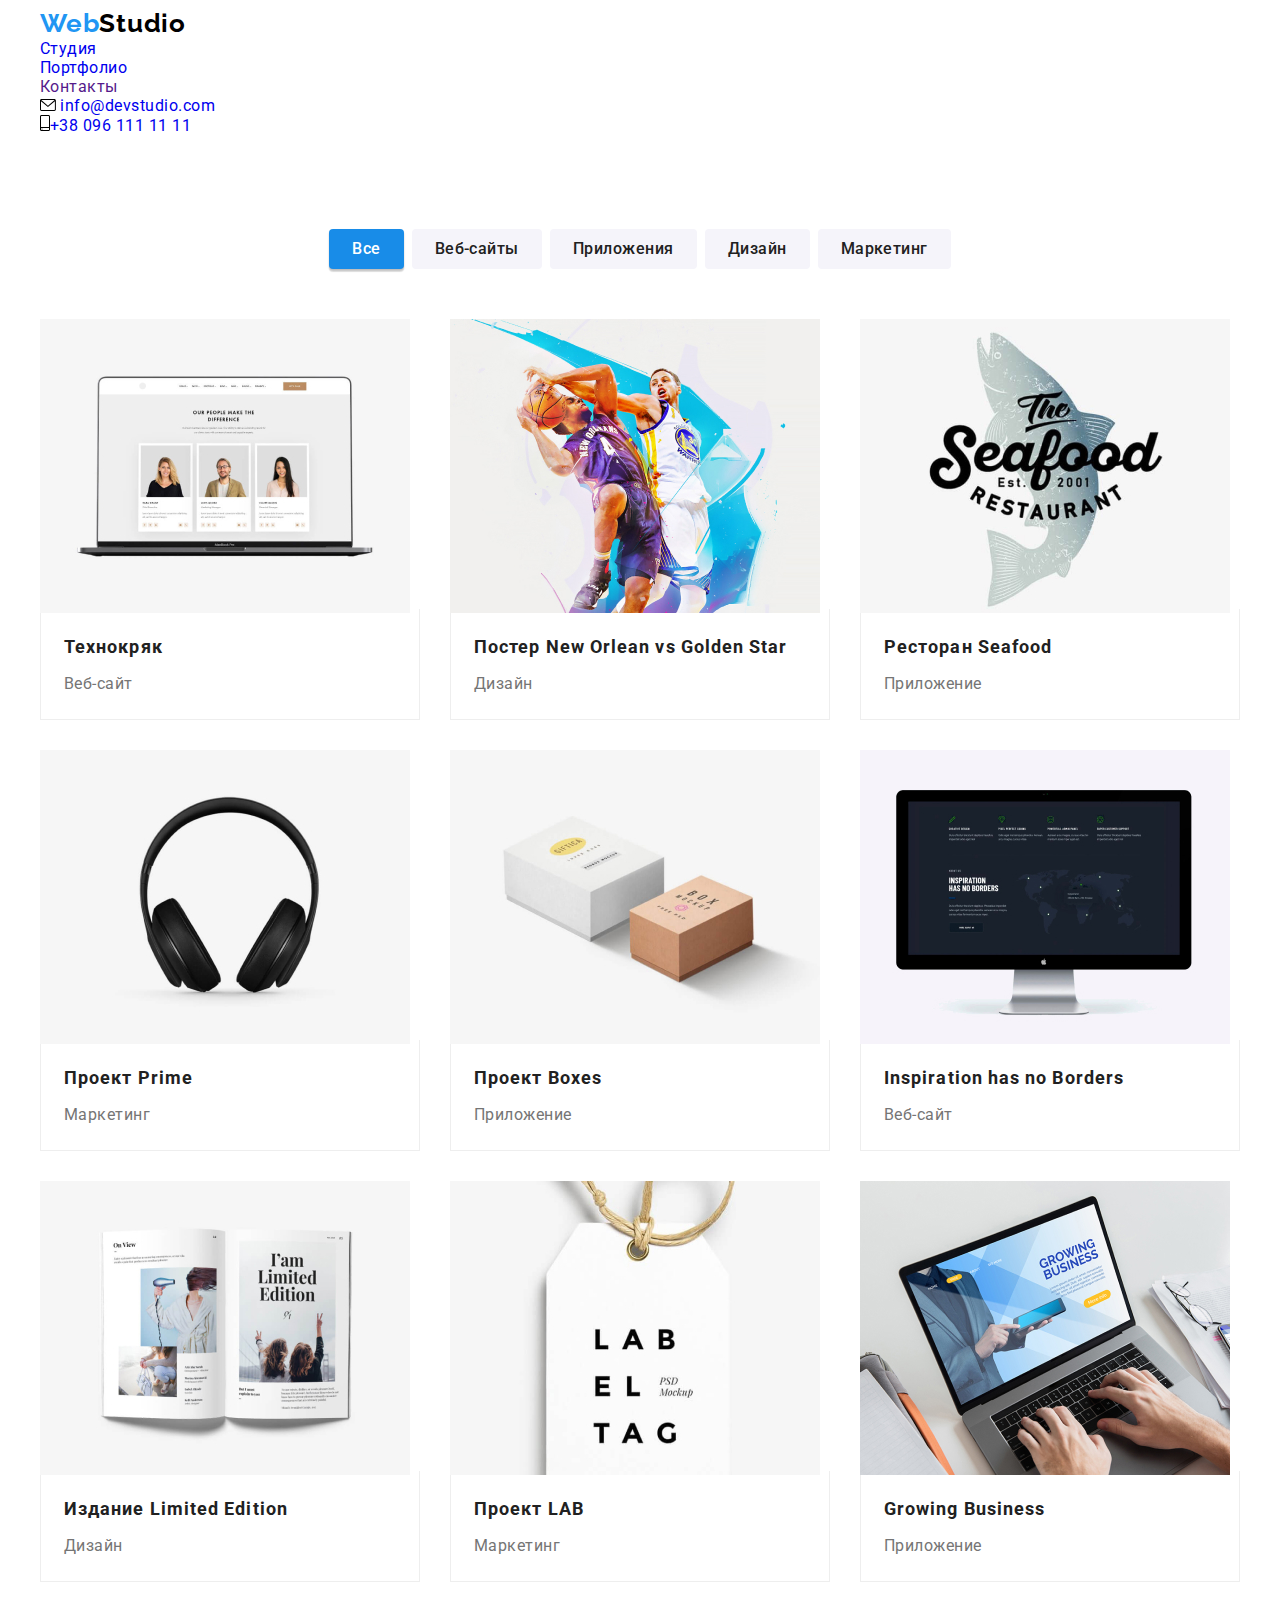
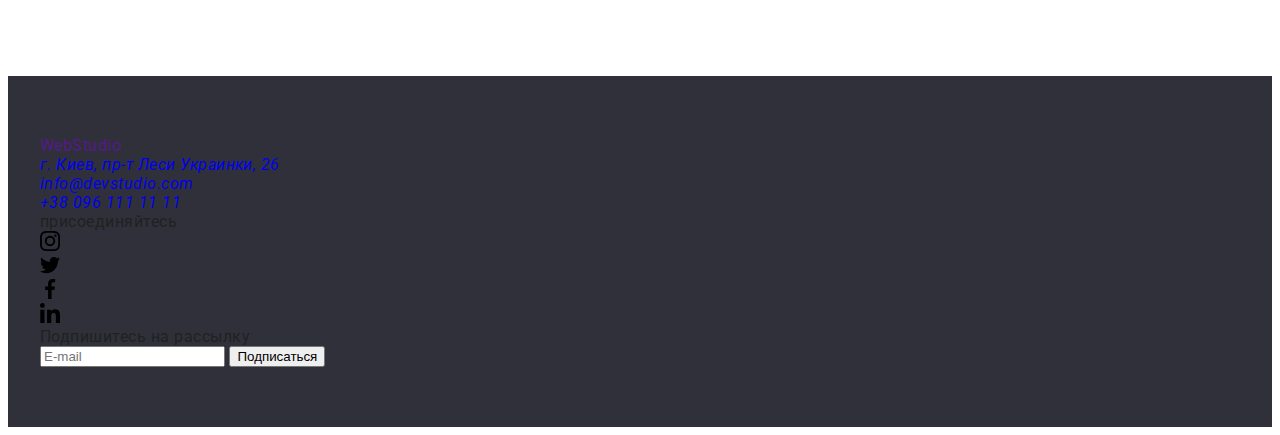
==== portfolio.html @ b5519cab "HW-7 sass not connected" ====
<!DOCTYPE html>
<html lang="en">
<head>
    <meta charset="UTF-8">
    <meta http-equiv="X-UA-Compatible" content="IE=edge">
    <meta name="viewport" content="width=device-width, initial-scale=1.0">
    <title>MyDocument</title>
    <link rel="stylesheet" href="https://cdnjs.cloudflare.com/ajax/libs/modern-normalize/1.1.0/modern-normalize.min.css"
        integrity="sha512-wpPYUAdjBVSE4KJnH1VR1HeZfpl1ub8YT/NKx4PuQ5NmX2tKuGu6U/JRp5y+Y8XG2tV+wKQpNHVUX03MfMFn9Q=="
        crossorigin="anonymous" referrerpolicy="no-referrer" />
    <link rel="preconnect" href="https://fonts.googleapis.com">
    <link rel="preconnect" href="https://fonts.gstatic.com" crossorigin>
    <link href="https://fonts.googleapis.com/css2?family=Raleway:wght@700&family=Roboto:wght@400;500;700;900&display=swap" rel="stylesheet">
    <link rel="stylesheet" href="./css/styles.css" />
    <link rel="stylesheet" href="./css/main.min.css" />
</head>
<body>
<header class="header">
    <div class="container">
        <nav class="nav">
            <a class="logo text" href="./index.html">Web<span class="logo--black">Studio</span>
            </a>
            <ul class="nav list">
                <li class="nav__item"><a class="nav__link text" href="./index.html">Студия</a></li>
                <li class="nav__item"><a class="nav__link text nav--cur" href="./portfolio.html">Портфолио</a></li>
                <li class="nav__item"><a class="nav__link text" href="">Контакты</a></li>
            </ul>
        </nav>
        <div class="header__connect">
            <ul class="nav list">
                <li class="nav__item"><a class="nav__contact text" href="mailto:info@devstudio.com">
                        <svg class="nav__icon" width="16" height="12">
                            <use href="./images/symbol-defs.svg#icon-envelope"></use>
                        </svg>
                        info@devstudio.com</a>
                </li>
                <li class="nav__item"><a class="nav__contact text" href="tel:+380961111111">
                        <svg class="nav__icon" width="10" height="16">
                            <use href="./images/symbol-defs.svg#icon-smartphone"></use>
                        </svg>+38 096 111 11 11</a></li>
            </ul>
        </div>
    </div>
</header>
    <main>
    <section class="portfolio">
        <div class="container">
    <h1 hidden>Портфолио</h1>
    <ul class="portfolio-btn-list list">
        <li class="portfolio-btn-item"><button class="portfolio-btn cur-btn" type="button">Все</button></li>
        <li class="portfolio-btn-item"><button class="portfolio-btn" type="button">Веб-сайты</button></li>
        <li class="portfolio-btn-item"><button class="portfolio-btn" type="button">Приложения</button></li>
        <li class="portfolio-btn-item"><button class="portfolio-btn" type="button">Дизайн</button></li>
        <li class="portfolio-btn-item"><button class="portfolio-btn" type="button">Маркетинг</button></li>
    </ul>

    <ul class="portfolio-list">
        <li class="portfolio-item list">
            <a class="portfolio-link text" href="">
                <div class="cards-thumb">
                <img src="./images/project1.jpg" alt="ноутбук с фото" width="370" height="294">
                <p class="cards-thumb-text">Ресурс предлагает комплексные предложения с разным уровнем функционала и сервисов. Все это позволит посетителю получить
                    исчерпывающие сведения о компании или частном лице.</p>
                </div>
                <div class="border-text">
                <h2 class="portfolio-title">Технокряк</h2>
                <p class="portfolio-text">Веб-сайт</p>
                </div>
            </a>
        </li>
        <li class="portfolio-item list">
            <a class="portfolio-link text" href="">
                <div class="cards-thumb">
                <img src="./images/project2.jpg" alt="постер" width="370" height="294">
                <p class="cards-thumb-text">Ресурс предлагает комплексные предложения с разным уровнем функционала и сервисов. Все это позволит посетителю получить
                    исчерпывающие сведения о компании или частном лице.</p>
                </div>
            <div class="border-text">
                <h2 class="portfolio-title">Постер New Orlean vs Golden Star</h2>
            <p class="portfolio-text">Дизайн</p>
            </div>
            </a>
        </li>
        <li class="portfolio-item list">
            <a class="portfolio-link text" href="">
                <div class="cards-thumb">
                <img src="./images/project3.jpg" alt="ресторан" width="370" height="294">
                <p class="cards-thumb-text">Ресурс предлагает комплексные предложения с разным уровнем функционала и сервисов. Все это позволит посетителю получить
                    исчерпывающие сведения о компании или частном лице.</p>
                </div>
            <div class="border-text">
                <h2 class="portfolio-title">Ресторан Seafood</h2>
            <p class="portfolio-text">Приложение</p>
            </div>
        </a>
        </li>
        <li class="portfolio-item list">
            <a class="portfolio-link text" href="">
                <div class="cards-thumb">
                <img src="./images/project4.jpg" alt="наушники" width="370" height="294">
                <p class="cards-thumb-text">Ресурс предлагает комплексные предложения с разным уровнем функционала и сервисов. Все это позволит посетителю получить
                    исчерпывающие сведения о компании или частном лице.</p>
                </div>
            <div class="border-text">
                <h2 class="portfolio-title">Проект Prime</h2>
            <p class="portfolio-text">Маркетинг</p>
            </div>
            </a>
        </li>
        <li class="portfolio-item list">
            <a class="portfolio-link text" href="">
                <div class="cards-thumb">
                <img src="./images/project5.jpg" alt="боксы" width="370" height="294">
                <p class="cards-thumb-text">Ресурс предлагает комплексные предложения с разным уровнем функционала и сервисов. Все это позволит посетителю получить
                    исчерпывающие сведения о компании или частном лице.</p>
                </div>
            <div class="border-text">
                <h2 class="portfolio-title">Проект Boxes</h2>
            <p class="portfolio-text">Приложение</p>
            </div>
            </a>
        </li>
        <li class="portfolio-item list">
            <a class="portfolio-link text" href="">
                <div class="cards-thumb">
                <img src="./images/project6.jpg" alt="манитор" width="370" height="294">
                <p class="cards-thumb-text">Ресурс предлагает комплексные предложения с разным уровнем функционала и сервисов. Все это позволит посетителю получить
                    исчерпывающие сведения о компании или частном лице.</p>
                </div>
            <div class="border-text">
                <h2 class="portfolio-title">Inspiration has no Borders</h2>
            <p class="portfolio-text">Веб-сайт</p>
            </div>
            </a>
        </li>
        <li class="portfolio-item list">
            <a class="portfolio-link text" href="">
                <div class="cards-thumb">
                <img src="./images/project7.jpg" alt="издание" width="370" height="294">
                <p class="cards-thumb-text">Ресурс предлагает комплексные предложения с разным уровнем функционала и сервисов. Все это позволит посетителю получить
                    исчерпывающие сведения о компании или частном лице.</p>
                </div>
            <div class="border-text">
                <h2 class="portfolio-title">Издание Limited Edition</h2>
            <p class="portfolio-text">Дизайн</p>
            </div>
            </a>
        </li>
        <li class="portfolio-item list">
            <a class="portfolio-link text" href="">
                <div class="cards-thumb">
                <img src="./images/project8.jpg" alt="проект ЛАБ" width="370" height="294">
                <p class="cards-thumb-text">Ресурс предлагает комплексные предложения с разным уровнем функционала и сервисов. Все это позволит посетителю получить
                    исчерпывающие сведения о компании или частном лице.</p>
                </div>
            <div class="border-text">
                <h2 class="portfolio-title">Проект LAB</h2>
            <p class="portfolio-text">Маркетинг</p>
            </div>
            </a>
        </li>
        <li class="portfolio-item list">
            <a class="portfolio-link text" href="">
                <div class="cards-thumb">
                <img src="./images/project9.jpg" alt="бизнес" width="370" height="294">
                <p class="cards-thumb-text">Ресурс предлагает комплексные предложения с разным уровнем функционала и сервисов. Все это позволит посетителю получить
                    исчерпывающие сведения о компании или частном лице.</p>
                </div>
            <div class="border-text">
                <h2 class="portfolio-title">Growing Business</h2>
                <p class="portfolio-text">Приложение</p>
            </div>
            </a>
        </li>
    </ul>
    </div>
  </section>
</main>
    <footer class="footer">
        <div class="container">
            <div class="flex-box">
                <div class="footer-adress-flex">
                    <a class="logo-footer text" href="">Web<span class="logo-white">Studio</span></a>
                    <address class="footer-address">
                        <ul class="footer-list list">
                            <li class="footer-item"><a class="footer-text text" href="https://goo.gl/maps/fxkEnHUCGzXbZ7778"
                                    target="_blank" rel="noreferrer noopener">г. Киев, пр-т Леси Украинки, 26 </a></li>
                            <li class="footer-item"><a class="footer-contact text" href="mailto:info@devstudio.com">
                                    info@devstudio.com</a></li>
                            <li class="footer-item"><a class="footer-contact text" href="tel:+380961111111">+38 096 111 11
                                    11</a></li>
                        </ul>
                    </address>
                </div>
                <div class="footer-soc-flex">
                    <p class="foter-soc-text">присоединяйтесь</p>
                    <ul class="footer-soc-list list">
                        <li class="footer-soc-item"><a href="" class="footer-soc-link">
                                <svg class="team-social-icon" width="20" height="20">
                                    <use href="./images/symbol-defs.svg#icon-instagram"></use>
                                </svg>
                            </a>
                        </li>
                        <li class="footer-soc-item"><a href="" class="footer-soc-link">
                                <svg class="team-social-icon" width="20" height="20">
                                    <use href="./images/symbol-defs.svg#icon-twitter"></use>
                                </svg>
                            </a>
                        </li>
                        <li class="footer-soc-item"><a href="" class="footer-soc-link">
                                <svg class="team-social-icon" width="20" height="20">
                                    <use href="./images/symbol-defs.svg#icon-facebook"></use>
                                </svg>
                            </a>
                        </li>
                        <li class="footer-soc-item"><a href="" class="footer-soc-link">
                                <svg class="team-social-icon" width="20" height="20">
                                    <use href="./images/symbol-defs.svg#icon-linkedin"></use>
                                </svg>
                            </a>
                        </li>
                    </ul>
                </div>
                <div class="footer-subscribe">
                    <p class="footer-subscribe-text">Подпишитесь на рассылку</p>
                    <form action="#" class="footer-form">
                        <label for="mail"></label>
                        <input type="mail" class="footer-input" name="mail" id="mail" placeholder="E-mail">
                        <button class="footer-subscribe-btn" type="submit">Подписаться</button>
                    </form>
                </div>
            </div>
        </div>
    </footer>
<script src="./js/modal.js"></script>
</body>
</html>
---- css/styles.css ----
/*------------------HEADER---------------*/




/*---------------MAIN------------------*/

.hero {
    display: flex;
    max-width: 1600px;
    min-height: 600px;
    margin-left: auto;
    margin-right: auto;
    padding-top: 200px;
    padding-bottom: 200px;

    text-align: center;

    background-color: var(--background-color-hero);
    background-repeat: no-repeat;
    background-position: center;
    background-size: cover;
    background-image: 
        linear-gradient(rgba(47, 48, 58, 0.4), 
        rgba(47, 48, 58, 0.4)), 
        url(../images/hero.jpg);
    
    
}

.hero__title {
    font-weight: 900;
    font-size: 44px;
    line-height: 1.36;
    text-align: center;
    letter-spacing: 0.06em;
    text-transform: uppercase;;
    
    color: var(--third-text-color);
    
    margin-bottom: 30px;
    margin-left: auto;
    margin-right: auto;
    max-width: 696px;

}

.hero__btn {
    font-weight: 700;
    font-size: 16px;
    line-height: 1.88;
    display: flex;
    align-items: center;
    text-align: center;
    letter-spacing: 0.06em;
    color:var(--third-text-color);
    background-color: #188ce8;
    cursor: pointer;

    display: inline-block;
    min-width: 200px;
    border-radius: 4px;
    border: 1px solid transparent;
    padding: 10px 32px;

    transition: background-color 250ms cubic-bezier(0.4, 0, 0.2, 1),
                color 250ms cubic-bezier(0.4, 0, 0.2, 1);  
}

.hero__btn:hover,
.hero__btn:focus {
    color: #188ce8;
    background-color: var(--background-color-general) ;
}


/*----------------основное--------------*/

.basic {
    padding-top: 94px;
    padding-bottom: 94px;
}
.basic__list {
    display: flex;
}

.basic__item {
    display: inline-block;
    width: 270px;
    
}
.basic__item:not(:last-child) {
    margin-right: 30px;
}
.basic__icon {
    height: 120px;
    margin-bottom: 30px;
    border-radius: 4px;
    background-color: #F5F4FA;
    display: flex;
    align-items: center;
    justify-content: center;

}
.basic__title {
    font-weight: 700;
    font-size: 14px;
    line-height: 1.14;
    letter-spacing: 0.03em;
    text-transform: uppercase;
    color:var(--first-text-color);
    margin-bottom: 10px;
}

.basic__text {
    font-weight: 400;
    font-size: 14px;
    line-height: 1.71;
    letter-spacing: 0.03em;
    color:var(--second-text-color);
}


/*-----------------чем занимаемся----------------*/
.Pictures {
    padding-bottom: 94px;
}

.Pictures__title {
    font-weight: 700;
    font-size: 36px;
    line-height: 42px;
    text-align: center;
    letter-spacing: 0.03em;
    color: var(--first-text-color);
    margin-bottom: 50px;
}

.Pictures__list {
    display: flex;
    
}

.Pictures__item:not(:last-child) {
    margin-right: 30px;
}

.Pictures__thumb {
    position: relative;
        width: 370px;
        height: 294px;
        
}
.Pictures__thumb::before {
    content: "";
    position: absolute;

    display: inline-block;
    bottom: 0px;
    width: 100%;
    height: 70px;
    background-color: rgba(47, 48, 58, 0.8);
}

.Pictures__img {
    display: block;
    max-width: 100%;
    height: auto;
}

.Pictures__text {
    position: absolute;
    
    width: 100%;
    padding: 27px 0px;
    bottom: 0;
    left: 0;

    font-weight: 700; 
    font-size: 14px;
    line-height: 1.14;
    text-align: center;
    letter-spacing: 0.03em;
    text-transform: uppercase;
    
    color: var(--third-text-color);
}

/*------------------наша команда----------------*/
.team {
    background-color: var(--background-color-team);
    padding-top: 94px;
    padding-bottom: 94px;
}

.team__title {
    font-weight: 700;
    font-size: 36px;
    line-height: 42px;
    text-align: center;
    letter-spacing: 0.03em;
    color: var(--first-text-color);
    margin-bottom: 50px;
}

.team__list {
    display: flex;
}

.team__item {
    max-width: 270px;
    max-height: 428px;
    flex-basis: calc(100% / 4 - 30px);
    
    background-color: var(--background-color-general);
    box-shadow: 
    0px 1px 3px rgba(0, 0, 0, 0.12), 
    0px 1px 1px rgba(0, 0, 0, 0.14), 
    0px 2px 1px rgba(0, 0, 0, 0.2);
    border-radius: 0px 0px 4px 4px;
}
.team__item:not(:last-child) {
    margin-right: 30px;
}
.team__img {
display: block;
max-width: 100%;
}
.team-box {
    padding-top: 30px;
    padding-bottom: 30px;
    padding-right: 32px;
    padding-left: 32px;
}
.team-box__subtitle {
    font-weight: 500;
    font-size: 16px;
    line-height: 1.19;
    text-align: center;
    letter-spacing: 0.03em;
    color:var(--first-text-color);
    margin-bottom: 10px;

}

.team-box__text {
    box-sizing: border-box;
    font-weight: 400;
    font-size: 16px;
    line-height: 1.19;
    text-align: center;
    letter-spacing: 0.03em;
    color: var(--second-text-color);
    margin-bottom: 16px;

}
.team-soc {
    display: flex;

    list-style: none;
    justify-content: center;
    align-items: center;
}
.team-soc__item {
    width: 44px;
    height: 44px;
    margin-right: 10px;
}
.team-soc__item:last-child {
    margin-right: 0;
}
.team-soc__link {
width: 100%;
height: 100%;
border-radius: 50%;
display: flex;
align-items: center;
justify-content: center;
color: #afb1b8;

transition: background-color 250ms cubic-bezier(0.4, 0, 0.2, 1),
        color 250ms cubic-bezier(0.4, 0, 0.2, 1);

}
.team-soc__link:hover,
.team-soc__link:focus {
color: #ffffff;
background-color: var(--accent-color);
}
.team-soc__icon {
    fill: currentColor;     
}
/*-----------------ПОСТОЯННЫЕ КЛИЕНТЫ---------------*/
.section-clients {
    padding-top: 94px;
    padding-bottom: 94px;
}

.client-title {
    margin-bottom: 50px;

    font-weight: 700;
    font-size: 36px;
    line-height: 1.17;
    text-align: center;

    color: var(--first-text-color);
}

.client-list {
    display: flex;
    padding: 0;
    margin: 0;


}


.client-item:not(:last-child) {
    margin-right: 30px;
}

.client-link {
    display: flex;
    justify-content: center;
    align-items: center;
    width: 170px;
    height: 90px;
    border: 1px solid #afb1b8;
    outline: transparent;
    border-radius: 4px;
    color: #afb1b8;

    transition: background-color 250ms cubic-bezier(0.4, 0, 0.2, 1),
        color 250ms cubic-bezier(0.4, 0, 0.2, 1);


}

.client-link:hover,
.client-link:focus {
    color: var(--accent-color);
    border-color: var(--accent-color);
}

.client-icon {
    fill: currentColor;
}


/*---------------FOOTER-------------*/
.footer {
    padding-top: 60px;
    padding-bottom: 60px;

    background-color: var(--background-color-hero);
}
.footer__box {
    display: flex;
    margin: 0;
    padding: 0;
    align-items: baseline;
}
.footer__item {
    margin-top: 9px;
}
.footer__text {
        font-family: 'Roboto';
        font-style: normal;
        font-weight: 400;
        font-size: 14px;
        line-height: 1.71px;    
        letter-spacing: 0.03em;
        color: var(--third-text-color);

        display: inline-block;
        transition: color 250ms cubic-bezier(0.4, 0, 0.2, 1);
}

.footer__text--color {
        color: rgba(255, 255, 255, 0.6);
}

.footer__text:hover,
.footer__text:focus {
    color: var(--accent-color);
}
.footer-soc {
    margin-left: 70px;
    margin-right: 93px;
}
.foter-soc__text {
    font-weight: 700;
    font-size: 14px;
    line-height: 1.14;
    text-transform: uppercase;
    color: var(--third-text-color);

    margin-bottom: 20px;
}
.footer-soc__list {
    display: flex;
    padding: 0;
    margin-top: 0;
    justify-content: space-between;
    align-items: center
}
.footer-soc__item {
    width: 44px;
    height: 44px;
    margin-right: 10px;
    
}
.footer-soc__link {
    width: 100%;
    height: 100%;
    display: flex;
    border-radius: 50%;
    color: #afb1b8;
    background-color: rgba(255, 255, 255, 0.1);
    align-items: center;
    justify-content: center;
    color: var(--third-text-color);

    transition: background-color 250ms cubic-bezier(0.4, 0, 0.2, 1),
}
.footer-soc__link:hover,
.footer-soc__link:focus {
    background-color: var(--accent-color);
}
.footer-soc__icon {
    fill: currentColor;
}

.footer__input {
        width: 358px;
        height: 50px;
        padding-left: 16px;
        margin-right: 12px;
        
        color: #ffffff;
        background-color: transparent;
    
        border: 1px solid rgba(255, 255, 255, 0.3);
        border-radius: 4px;
}
.footer__input::placeholder {
    font-weight: 400;
    font-size: 16px;
    line-height: 1.25;

    align-items: center;
    letter-spacing: 0.03em;
    color: rgba(255, 255, 255, 0.6);
}

.footer__input:focus {
    border: 1px solid var(--accent-color);
}
.footer__btn {
    font-family: 'Roboto';
    font-style: normal;
    font-weight: 700;
    font-size: 16px;
    line-height: 1.88;
        
    display: inline-flex;
    align-items: center;
    text-align: center;
    letter-spacing: 0.06em;
    
    color: var(--third-text-color);
    text-decoration: none;
    
    min-width: 200px;
    background:var(--accent-color);
    box-shadow: 0px 4px 4px rgba(0, 0, 0, 0.15);
    border-radius: 4px;
    border: var(--accent-color);
        
    padding: 10px 28px 10px 29px;
    cursor: pointer;

}
.footer__btn::after {
    content: "";
    width: 24px;
    height: 24px;
    margin-left: 10px;
    
    background-image: url(../images/icon\ send.png);
    background-size: contain;
}


/*---------------------ПОРТФОЛИО----------------*/
/*----------------------------------------------*/
.portfolio {
    padding-top: 94px;
    padding-bottom: 94px;
}

.portfolio-btn {
    font-family: "Roboto", sans-serif;
    font-weight: 500;
    font-size: 16px;
    line-height: 1.63;
    letter-spacing: 0.03em;
    background-color: var(--background-color-team);
    color: var(--first-text-color);
    cursor: pointer;

    display: inline-block;
    padding: 6px 22px;
    min-width: 73px;
    border-radius: 4px;
    border: 1px solid transparent;

    transition: background-color 250ms cubic-bezier(0.4, 0, 0.2, 1),
            color 250ms cubic-bezier(0.4, 0, 0.2, 1);
            box-shadow 250ms cubic-bezier(0.4, 0, 0.2, 1);
    
}
.cur-btn,
.portfolio-btn:hover,
.portfolio-btn:focus {
    background-color: #188ce8;
    color: var(--third-text-color);
    box-shadow: 0px 3px 1px rgba(0, 0, 0, 0.1), 0px 1px 2px rgba(0, 0, 0, 0.08),
            0px 2px 2px rgba(0, 0, 0, 0.12);
}

.portfolio-btn-list {
    display: flex;
    justify-content: center;
    margin-bottom: 50px;
}
.portfolio-btn-item:not(:last-child) {
    margin-right: 8px;
}
.portfolio-list {
    display: flex;
    flex-wrap: wrap;
    margin: -15px;
}

.portfolio-item {
    margin: 15px;
    width: 370px;
    flex-basis: calc(100% / 3 - 30px);
}
.portfolio-link {
    overflow: hidden;
    display: block;
    transition: box-shadow 250ms cubic-bezier(0.4, 0, 0.2, 1);
}
.portfolio-link:hover,
.portfolio-link:focus {
background-color: #FFFFFF;
    border: 1px solid #EEEEEE;
    box-shadow: 0px 1px 1px rgba(0, 0, 0, 0.12), 
    0px 4px 4px rgba(0, 0, 0, 0.06), 
    1px 4px 6px rgba(0, 0, 0, 0.16);
    
}
.portfolio-title {
    font-weight: 700;
    font-size: 18px;
    line-height: 2;
    letter-spacing: 0.06em;
    color: var(--first-text-color);
    margin-bottom: 4px;

}

.portfolio-text {
    font-weight: 400;
    font-size: 16px;
    line-height: 1.88;
    letter-spacing: 0.03em;
    color: var(--second-text-color);
}
.border-text {
    margin-top: -4px;
    padding: 20px 23px;
    border-right: 1px solid #eeeeee;
    border-left: 1px solid #eeeeee;
    border-bottom: 1px solid #eeeeee;
    box-sizing: border-box;
}
.cards-thumb {
    position: relative;
    width: 370px;
    height: 294px;

}

.cards-thumb-text {
    position: absolute;
    width: 100%;
    height: 100%;
    bottom: 0;
    left: 0;

    opacity: 0;

    padding: 63px 24px;

    font-family: 'Roboto';
    font-style: normal;
    font-weight: 400;
    font-size: 18px;
    line-height: 1.56;
    letter-spacing: 0.03em;
    
    color: var(--third-text-color);
    background: rgba(33, 150, 243, 0.9);
    transform: translateY(100%);
    
    transition: transform 250ms cubic-bezier(0.4, 0, 0.2, 1),
    opacity 250ms cubic-bezier(0.4, 0, 0.2, 1);
}

.portfolio-link:hover .cards-thumb-text {
    transform: translateY(0);
    opacity: 1;   
}

/*-------------------------МОДАЛЬНОЕ ОКНО--------------------*/
---- css/main.min.css ----
:root{--first-text-color: #212121;--second-text-color: #757575;--third-text-color: #ffffff;--accent-color: #2196F3;--background-color-general: #FFFFFF;--background-color-hero: #2f303a;--background-color-team: #f5f4fa}.container{width:1200px;margin:0 auto;padding-right:15px;padding-left:15px}body{font-family:"Roboto",sans-serif;color:var(--first-text-color);background-color:var(--background-color-general);letter-spacing:.03em}.text{text-decoration:none}.list{list-style:none}p,h1,h2,h3,h4,h5,h6,ul{margin:0;padding:0}.visually-hidden{position:absolute;width:1px;height:1px;margin:-1px;padding:0;overflow:hidden;border:0;clip:rect(0 0 0 0)}.logo{font-family:"Raleway";font-weight:700;font-size:26px;line-height:1.19;letter-spacing:.03em;color:var(--accent-color);align-items:center;text-align:center}.header__logo{padding-top:24px;padding-bottom:25px;margin-right:93px}.footer__logo{display:inline-block;margin-bottom:20px}.logo--black{color:#000}.logo--white{color:var(--third-text-color)}.logo{font-family:"Raleway";font-weight:700;font-size:26px;line-height:1.19;letter-spacing:.03em;color:var(--accent-color);align-items:center;text-align:center}.header__logo{padding-top:24px;padding-bottom:25px;margin-right:93px}.footer__logo{display:inline-block;margin-bottom:20px}.logo--black{color:#000}.logo--white{color:var(--third-text-color)}/*# sourceMappingURL=main.min.css.map */
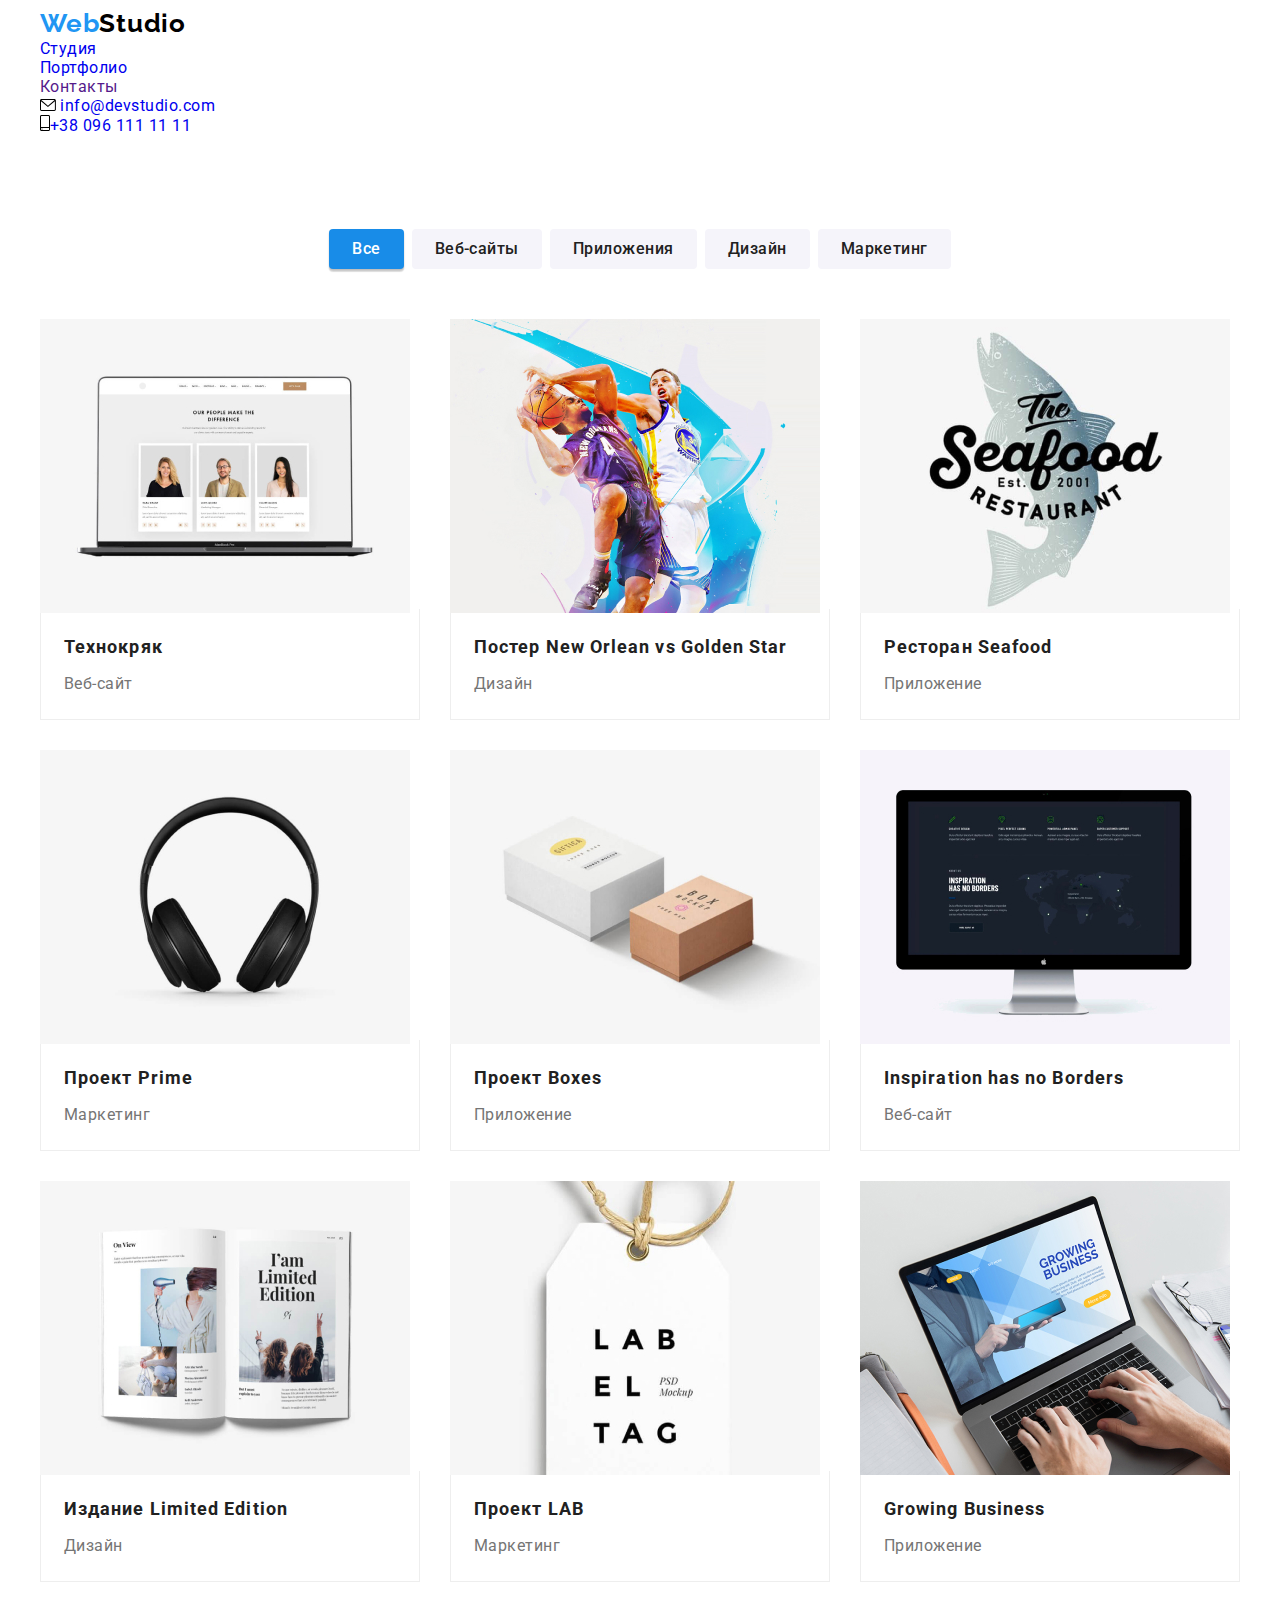
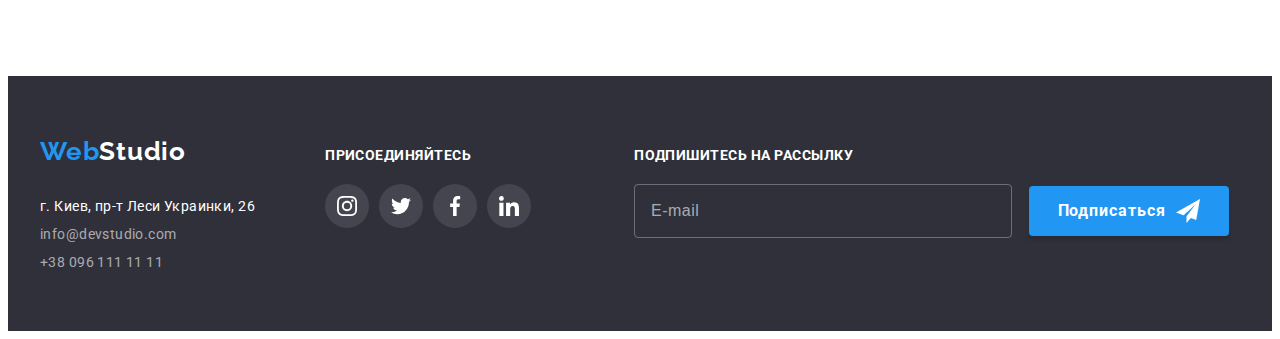
==== commit d133417d: "HW-7 sass not connecting" ====
--- a/portfolio.html
+++ b/portfolio.html
@@ -46,129 +46,129 @@
     <section class="portfolio">
         <div class="container">
     <h1 hidden>Портфолио</h1>
-    <ul class="portfolio-btn-list list">
-        <li class="portfolio-btn-item"><button class="portfolio-btn cur-btn" type="button">Все</button></li>
-        <li class="portfolio-btn-item"><button class="portfolio-btn" type="button">Веб-сайты</button></li>
-        <li class="portfolio-btn-item"><button class="portfolio-btn" type="button">Приложения</button></li>
-        <li class="portfolio-btn-item"><button class="portfolio-btn" type="button">Дизайн</button></li>
-        <li class="portfolio-btn-item"><button class="portfolio-btn" type="button">Маркетинг</button></li>
+    <ul class="portfolio-btn list">
+        <li class="portfolio-btn__item"><button class="portfolio-btn__button portfolio-btn__button--cur" type="button">Все</button></li>
+        <li class="portfolio-btn__item"><button class="portfolio-btn__button" type="button">Веб-сайты</button></li>
+        <li class="portfolio-btn__item"><button class="portfolio-btn__button" type="button">Приложения</button></li>
+        <li class="portfolio-btn__item"><button class="portfolio-btn__button" type="button">Дизайн</button></li>
+        <li class="portfolio-btn__item"><button class="portfolio-btn__button" type="button">Маркетинг</button></li>
     </ul>
 
-    <ul class="portfolio-list">
-        <li class="portfolio-item list">
-            <a class="portfolio-link text" href="">
+    <ul class="portfolio__list list">
+        <li class="portfolio__item">
+            <a class="portfolio__link text" href="">
                 <div class="cards-thumb">
                 <img src="./images/project1.jpg" alt="ноутбук с фото" width="370" height="294">
-                <p class="cards-thumb-text">Ресурс предлагает комплексные предложения с разным уровнем функционала и сервисов. Все это позволит посетителю получить
-                    исчерпывающие сведения о компании или частном лице.</p>
-                </div>
-                <div class="border-text">
-                <h2 class="portfolio-title">Технокряк</h2>
-                <p class="portfolio-text">Веб-сайт</p>
-                </div>
-            </a>
-        </li>
-        <li class="portfolio-item list">
-            <a class="portfolio-link text" href="">
+                <p class="cards-thumb__text">Ресурс предлагает комплексные предложения с разным уровнем функционала и сервисов. Все это позволит посетителю получить
+                    исчерпывающие сведения о компании или частном лице.</p>
+                </div>
+                <div class="cards-thumb__border">
+                <h2 class="portfolio__title">Технокряк</h2>
+                <p class="portfolio__text">Веб-сайт</p>
+                </div>
+            </a>
+        </li>
+        <li class="portfolio__item">
+            <a class="portfolio__link text" href="">
                 <div class="cards-thumb">
                 <img src="./images/project2.jpg" alt="постер" width="370" height="294">
-                <p class="cards-thumb-text">Ресурс предлагает комплексные предложения с разным уровнем функционала и сервисов. Все это позволит посетителю получить
-                    исчерпывающие сведения о компании или частном лице.</p>
-                </div>
-            <div class="border-text">
-                <h2 class="portfolio-title">Постер New Orlean vs Golden Star</h2>
-            <p class="portfolio-text">Дизайн</p>
-            </div>
-            </a>
-        </li>
-        <li class="portfolio-item list">
-            <a class="portfolio-link text" href="">
+                <p class="cards-thumb__text">Ресурс предлагает комплексные предложения с разным уровнем функционала и сервисов. Все это позволит посетителю получить
+                    исчерпывающие сведения о компании или частном лице.</p>
+                </div>
+            <div class="cards-thumb__border">
+                <h2 class="portfolio__title">Постер New Orlean vs Golden Star</h2>
+            <p class="portfolio__text">Дизайн</p>
+            </div>
+            </a>
+        </li>
+        <li class="portfolio__item">
+            <a class="portfolio__link text" href="">
                 <div class="cards-thumb">
                 <img src="./images/project3.jpg" alt="ресторан" width="370" height="294">
-                <p class="cards-thumb-text">Ресурс предлагает комплексные предложения с разным уровнем функционала и сервисов. Все это позволит посетителю получить
-                    исчерпывающие сведения о компании или частном лице.</p>
-                </div>
-            <div class="border-text">
-                <h2 class="portfolio-title">Ресторан Seafood</h2>
-            <p class="portfolio-text">Приложение</p>
+                <p class="cards-thumb__text">Ресурс предлагает комплексные предложения с разным уровнем функционала и сервисов. Все это позволит посетителю получить
+                    исчерпывающие сведения о компании или частном лице.</p>
+                </div>
+            <div class="cards-thumb__border">
+                <h2 class="portfolio__title">Ресторан Seafood</h2>
+            <p class="portfolio__text">Приложение</p>
             </div>
         </a>
         </li>
-        <li class="portfolio-item list">
-            <a class="portfolio-link text" href="">
+        <li class="portfolio__item">
+            <a class="portfolio__link text" href="">
                 <div class="cards-thumb">
                 <img src="./images/project4.jpg" alt="наушники" width="370" height="294">
-                <p class="cards-thumb-text">Ресурс предлагает комплексные предложения с разным уровнем функционала и сервисов. Все это позволит посетителю получить
-                    исчерпывающие сведения о компании или частном лице.</p>
-                </div>
-            <div class="border-text">
-                <h2 class="portfolio-title">Проект Prime</h2>
-            <p class="portfolio-text">Маркетинг</p>
-            </div>
-            </a>
-        </li>
-        <li class="portfolio-item list">
-            <a class="portfolio-link text" href="">
+                <p class="cards-thumb__text">Ресурс предлагает комплексные предложения с разным уровнем функционала и сервисов. Все это позволит посетителю получить
+                    исчерпывающие сведения о компании или частном лице.</p>
+                </div>
+            <div class="cards-thumb__border">
+                <h2 class="portfolio__title">Проект Prime</h2>
+            <p class="portfolio__text">Маркетинг</p>
+            </div>
+            </a>
+        </li>
+        <li class="portfolio__item">
+            <a class="portfolio__link text" href="">
                 <div class="cards-thumb">
                 <img src="./images/project5.jpg" alt="боксы" width="370" height="294">
-                <p class="cards-thumb-text">Ресурс предлагает комплексные предложения с разным уровнем функционала и сервисов. Все это позволит посетителю получить
-                    исчерпывающие сведения о компании или частном лице.</p>
-                </div>
-            <div class="border-text">
-                <h2 class="portfolio-title">Проект Boxes</h2>
-            <p class="portfolio-text">Приложение</p>
-            </div>
-            </a>
-        </li>
-        <li class="portfolio-item list">
-            <a class="portfolio-link text" href="">
+                <p class="cards-thumb__text">Ресурс предлагает комплексные предложения с разным уровнем функционала и сервисов. Все это позволит посетителю получить
+                    исчерпывающие сведения о компании или частном лице.</p>
+                </div>
+            <div class="cards-thumb__border">
+                <h2 class="portfolio__title">Проект Boxes</h2>
+            <p class="portfolio__text">Приложение</p>
+            </div>
+            </a>
+        </li>
+        <li class="portfolio__item">
+            <a class="portfolio__link text" href="">
                 <div class="cards-thumb">
                 <img src="./images/project6.jpg" alt="манитор" width="370" height="294">
-                <p class="cards-thumb-text">Ресурс предлагает комплексные предложения с разным уровнем функционала и сервисов. Все это позволит посетителю получить
-                    исчерпывающие сведения о компании или частном лице.</p>
-                </div>
-            <div class="border-text">
-                <h2 class="portfolio-title">Inspiration has no Borders</h2>
-            <p class="portfolio-text">Веб-сайт</p>
-            </div>
-            </a>
-        </li>
-        <li class="portfolio-item list">
-            <a class="portfolio-link text" href="">
+                <p class="cards-thumb__text">Ресурс предлагает комплексные предложения с разным уровнем функционала и сервисов. Все это позволит посетителю получить
+                    исчерпывающие сведения о компании или частном лице.</p>
+                </div>
+            <div class="cards-thumb__border">
+                <h2 class="portfolio__title">Inspiration has no Borders</h2>
+            <p class="portfolio__text">Веб-сайт</p>
+            </div>
+            </a>
+        </li>
+        <li class="portfolio__item">
+            <a class="portfolio__link text" href="">
                 <div class="cards-thumb">
                 <img src="./images/project7.jpg" alt="издание" width="370" height="294">
-                <p class="cards-thumb-text">Ресурс предлагает комплексные предложения с разным уровнем функционала и сервисов. Все это позволит посетителю получить
-                    исчерпывающие сведения о компании или частном лице.</p>
-                </div>
-            <div class="border-text">
-                <h2 class="portfolio-title">Издание Limited Edition</h2>
-            <p class="portfolio-text">Дизайн</p>
-            </div>
-            </a>
-        </li>
-        <li class="portfolio-item list">
-            <a class="portfolio-link text" href="">
+                <p class="cards-thumb__text">Ресурс предлагает комплексные предложения с разным уровнем функционала и сервисов. Все это позволит посетителю получить
+                    исчерпывающие сведения о компании или частном лице.</p>
+                </div>
+            <div class="cards-thumb__border">
+                <h2 class="portfolio__title">Издание Limited Edition</h2>
+            <p class="portfolio__text">Дизайн</p>
+            </div>
+            </a>
+        </li>
+        <li class="portfolio__item">
+            <a class="portfolio__link text" href="">
                 <div class="cards-thumb">
                 <img src="./images/project8.jpg" alt="проект ЛАБ" width="370" height="294">
-                <p class="cards-thumb-text">Ресурс предлагает комплексные предложения с разным уровнем функционала и сервисов. Все это позволит посетителю получить
-                    исчерпывающие сведения о компании или частном лице.</p>
-                </div>
-            <div class="border-text">
-                <h2 class="portfolio-title">Проект LAB</h2>
-            <p class="portfolio-text">Маркетинг</p>
-            </div>
-            </a>
-        </li>
-        <li class="portfolio-item list">
-            <a class="portfolio-link text" href="">
+                <p class="cards-thumb__text">Ресурс предлагает комплексные предложения с разным уровнем функционала и сервисов. Все это позволит посетителю получить
+                    исчерпывающие сведения о компании или частном лице.</p>
+                </div>
+            <div class="cards-thumb__border">
+                <h2 class="portfolio__title">Проект LAB</h2>
+            <p class="portfolio__text">Маркетинг</p>
+            </div>
+            </a>
+        </li>
+        <li class="portfolio__item">
+            <a class="portfolio__link text" href="">
                 <div class="cards-thumb">
                 <img src="./images/project9.jpg" alt="бизнес" width="370" height="294">
-                <p class="cards-thumb-text">Ресурс предлагает комплексные предложения с разным уровнем функционала и сервисов. Все это позволит посетителю получить
-                    исчерпывающие сведения о компании или частном лице.</p>
-                </div>
-            <div class="border-text">
-                <h2 class="portfolio-title">Growing Business</h2>
-                <p class="portfolio-text">Приложение</p>
+                <p class="cards-thumb__text">Ресурс предлагает комплексные предложения с разным уровнем функционала и сервисов. Все это позволит посетителю получить
+                    исчерпывающие сведения о компании или частном лице.</p>
+                </div>
+            <div class="cards-thumb__border">
+                <h2 class="portfolio__title">Growing Business</h2>
+                <p class="portfolio__text">Приложение</p>
             </div>
             </a>
         </li>
@@ -178,55 +178,56 @@
 </main>
     <footer class="footer">
         <div class="container">
-            <div class="flex-box">
-                <div class="footer-adress-flex">
-                    <a class="logo-footer text" href="">Web<span class="logo-white">Studio</span></a>
-                    <address class="footer-address">
-                        <ul class="footer-list list">
-                            <li class="footer-item"><a class="footer-text text" href="https://goo.gl/maps/fxkEnHUCGzXbZ7778"
-                                    target="_blank" rel="noreferrer noopener">г. Киев, пр-т Леси Украинки, 26 </a></li>
-                            <li class="footer-item"><a class="footer-contact text" href="mailto:info@devstudio.com">
-                                    info@devstudio.com</a></li>
-                            <li class="footer-item"><a class="footer-contact text" href="tel:+380961111111">+38 096 111 11
-                                    11</a></li>
+            <div class="footer__box">
+                <div>
+                    <a class="logo footer__logo text" href="">Web<span class="logo--white">Studio</span></a>
+                    <address>
+                        <ul class="list">
+                            <li class="footer__item"><a class="footer__text text"
+                                    href="https://goo.gl/maps/fxkEnHUCGzXbZ7778" target="_blank"
+                                    rel="noreferrer noopener">г. Киев, пр-т Леси Украинки, 26 </a></li>
+                            <li class="footer__item"><a class="footer__text footer__text--color text"
+                                    href="mailto:info@devstudio.com"> info@devstudio.com</a></li>
+                            <li class="footer__item"><a class="footer__text footer__text--color text"
+                                    href="tel:+380961111111">+38 096 111 11 11</a></li>
                         </ul>
                     </address>
                 </div>
-                <div class="footer-soc-flex">
-                    <p class="foter-soc-text">присоединяйтесь</p>
-                    <ul class="footer-soc-list list">
-                        <li class="footer-soc-item"><a href="" class="footer-soc-link">
-                                <svg class="team-social-icon" width="20" height="20">
+                <div class="footer-soc">
+                    <p class="foter-soc__text">присоединяйтесь</p>
+                    <ul class="footer-soc__list list">
+                        <li class="footer-soc__item"><a href="" class="footer-soc__link">
+                                <svg class="footer-soc__icon" width="20" height="20">
                                     <use href="./images/symbol-defs.svg#icon-instagram"></use>
                                 </svg>
                             </a>
                         </li>
-                        <li class="footer-soc-item"><a href="" class="footer-soc-link">
-                                <svg class="team-social-icon" width="20" height="20">
+                        <li class="footer-soc__item"><a href="" class="footer-soc__link">
+                                <svg class="footer-soc__icon" width="20" height="20">
                                     <use href="./images/symbol-defs.svg#icon-twitter"></use>
                                 </svg>
                             </a>
                         </li>
-                        <li class="footer-soc-item"><a href="" class="footer-soc-link">
-                                <svg class="team-social-icon" width="20" height="20">
+                        <li class="footer-soc__item"><a href="" class="footer-soc__link">
+                                <svg class="footer-soc__icon" width="20" height="20">
                                     <use href="./images/symbol-defs.svg#icon-facebook"></use>
                                 </svg>
                             </a>
                         </li>
-                        <li class="footer-soc-item"><a href="" class="footer-soc-link">
-                                <svg class="team-social-icon" width="20" height="20">
+                        <li class="footer-soc__item"><a href="" class="footer-soc__link">
+                                <svg class="footer-soc__icon" width="20" height="20">
                                     <use href="./images/symbol-defs.svg#icon-linkedin"></use>
                                 </svg>
                             </a>
                         </li>
                     </ul>
                 </div>
-                <div class="footer-subscribe">
-                    <p class="footer-subscribe-text">Подпишитесь на рассылку</p>
-                    <form action="#" class="footer-form">
+                <div>
+                    <p class="foter-soc__text">Подпишитесь на рассылку</p>
+                    <form action="#">
                         <label for="mail"></label>
-                        <input type="mail" class="footer-input" name="mail" id="mail" placeholder="E-mail">
-                        <button class="footer-subscribe-btn" type="submit">Подписаться</button>
+                        <input type="mail" class="footer__input" name="mail" id="mail" placeholder="E-mail">
+                        <button class="footer__btn" type="submit">Подписаться</button>
                     </form>
                 </div>
             </div>
--- a/css/styles.css
+++ b/css/styles.css
@@ -297,12 +297,12 @@
     fill: currentColor;     
 }
 /*-----------------ПОСТОЯННЫЕ КЛИЕНТЫ---------------*/
-.section-clients {
+.clients {
     padding-top: 94px;
     padding-bottom: 94px;
 }
 
-.client-title {
+.client__title {
     margin-bottom: 50px;
 
     font-weight: 700;
@@ -313,20 +313,18 @@
     color: var(--first-text-color);
 }
 
-.client-list {
+.client__list {
     display: flex;
     padding: 0;
     margin: 0;
-
-
-}
-
-
-.client-item:not(:last-child) {
+}
+
+
+.client__item:not(:last-child) {
     margin-right: 30px;
 }
 
-.client-link {
+.client__link {
     display: flex;
     justify-content: center;
     align-items: center;
@@ -343,13 +341,13 @@
 
 }
 
-.client-link:hover,
-.client-link:focus {
+.client__link:hover,
+.client__link:focus {
     color: var(--accent-color);
     border-color: var(--accent-color);
 }
 
-.client-icon {
+.client__icon {
     fill: currentColor;
 }
 
@@ -488,6 +486,7 @@
     cursor: pointer;
 
 }
+
 .footer__btn::after {
     content: "";
     width: 24px;
@@ -505,8 +504,16 @@
     padding-top: 94px;
     padding-bottom: 94px;
 }
-
 .portfolio-btn {
+    display: flex;
+    justify-content: center;
+    margin-bottom: 50px;
+}
+
+.portfolio-btn__item:not(:last-child) {
+    margin-right: 8px;
+}
+.portfolio-btn__button {
     font-family: "Roboto", sans-serif;
     font-weight: 500;
     font-size: 16px;
@@ -527,41 +534,33 @@
             box-shadow 250ms cubic-bezier(0.4, 0, 0.2, 1);
     
 }
-.cur-btn,
-.portfolio-btn:hover,
-.portfolio-btn:focus {
+.portfolio-btn__button--cur,
+.portfolio-btn__button:hover,
+.portfolio-btn__button:focus {
     background-color: #188ce8;
     color: var(--third-text-color);
     box-shadow: 0px 3px 1px rgba(0, 0, 0, 0.1), 0px 1px 2px rgba(0, 0, 0, 0.08),
             0px 2px 2px rgba(0, 0, 0, 0.12);
 }
 
-.portfolio-btn-list {
-    display: flex;
-    justify-content: center;
-    margin-bottom: 50px;
-}
-.portfolio-btn-item:not(:last-child) {
-    margin-right: 8px;
-}
-.portfolio-list {
+.portfolio__list {
     display: flex;
     flex-wrap: wrap;
     margin: -15px;
 }
 
-.portfolio-item {
+.portfolio__item {
     margin: 15px;
     width: 370px;
     flex-basis: calc(100% / 3 - 30px);
 }
-.portfolio-link {
+.portfolio__link {
     overflow: hidden;
     display: block;
     transition: box-shadow 250ms cubic-bezier(0.4, 0, 0.2, 1);
 }
-.portfolio-link:hover,
-.portfolio-link:focus {
+.portfolio__link:hover,
+.portfolio__link:focus {
 background-color: #FFFFFF;
     border: 1px solid #EEEEEE;
     box-shadow: 0px 1px 1px rgba(0, 0, 0, 0.12), 
@@ -569,7 +568,7 @@
     1px 4px 6px rgba(0, 0, 0, 0.16);
     
 }
-.portfolio-title {
+.portfolio__title {
     font-weight: 700;
     font-size: 18px;
     line-height: 2;
@@ -579,14 +578,44 @@
 
 }
 
-.portfolio-text {
+.portfolio__text {
     font-weight: 400;
     font-size: 16px;
     line-height: 1.88;
     letter-spacing: 0.03em;
     color: var(--second-text-color);
 }
-.border-text {
+.cards-thumb {
+    position: relative;
+    width: 370px;
+    height: 294px;
+}
+.cards-thumb__text {
+    position: absolute;
+    width: 100%;
+    height: 100%;
+    bottom: 0;
+    left: 0;
+
+    opacity: 0;
+
+    padding: 63px 24px;
+
+    font-family: 'Roboto';
+    font-style: normal;
+    font-weight: 400;
+    font-size: 18px;
+    line-height: 1.56;
+    letter-spacing: 0.03em;
+
+    color: var(--third-text-color);
+    background: rgba(33, 150, 243, 0.9);
+    transform: translateY(100%);
+
+    transition: transform 250ms cubic-bezier(0.4, 0, 0.2, 1),
+        opacity 250ms cubic-bezier(0.4, 0, 0.2, 1);
+}
+.cards-thumb__border {
     margin-top: -4px;
     padding: 20px 23px;
     border-right: 1px solid #eeeeee;
@@ -594,40 +623,10 @@
     border-bottom: 1px solid #eeeeee;
     box-sizing: border-box;
 }
-.cards-thumb {
-    position: relative;
-    width: 370px;
-    height: 294px;
-
-}
-
-.cards-thumb-text {
-    position: absolute;
-    width: 100%;
-    height: 100%;
-    bottom: 0;
-    left: 0;
-
-    opacity: 0;
-
-    padding: 63px 24px;
-
-    font-family: 'Roboto';
-    font-style: normal;
-    font-weight: 400;
-    font-size: 18px;
-    line-height: 1.56;
-    letter-spacing: 0.03em;
-    
-    color: var(--third-text-color);
-    background: rgba(33, 150, 243, 0.9);
-    transform: translateY(100%);
-    
-    transition: transform 250ms cubic-bezier(0.4, 0, 0.2, 1),
-    opacity 250ms cubic-bezier(0.4, 0, 0.2, 1);
-}
-
-.portfolio-link:hover .cards-thumb-text {
+
+
+
+.portfolio__link:hover .cards-thumb__text {
     transform: translateY(0);
     opacity: 1;   
 }
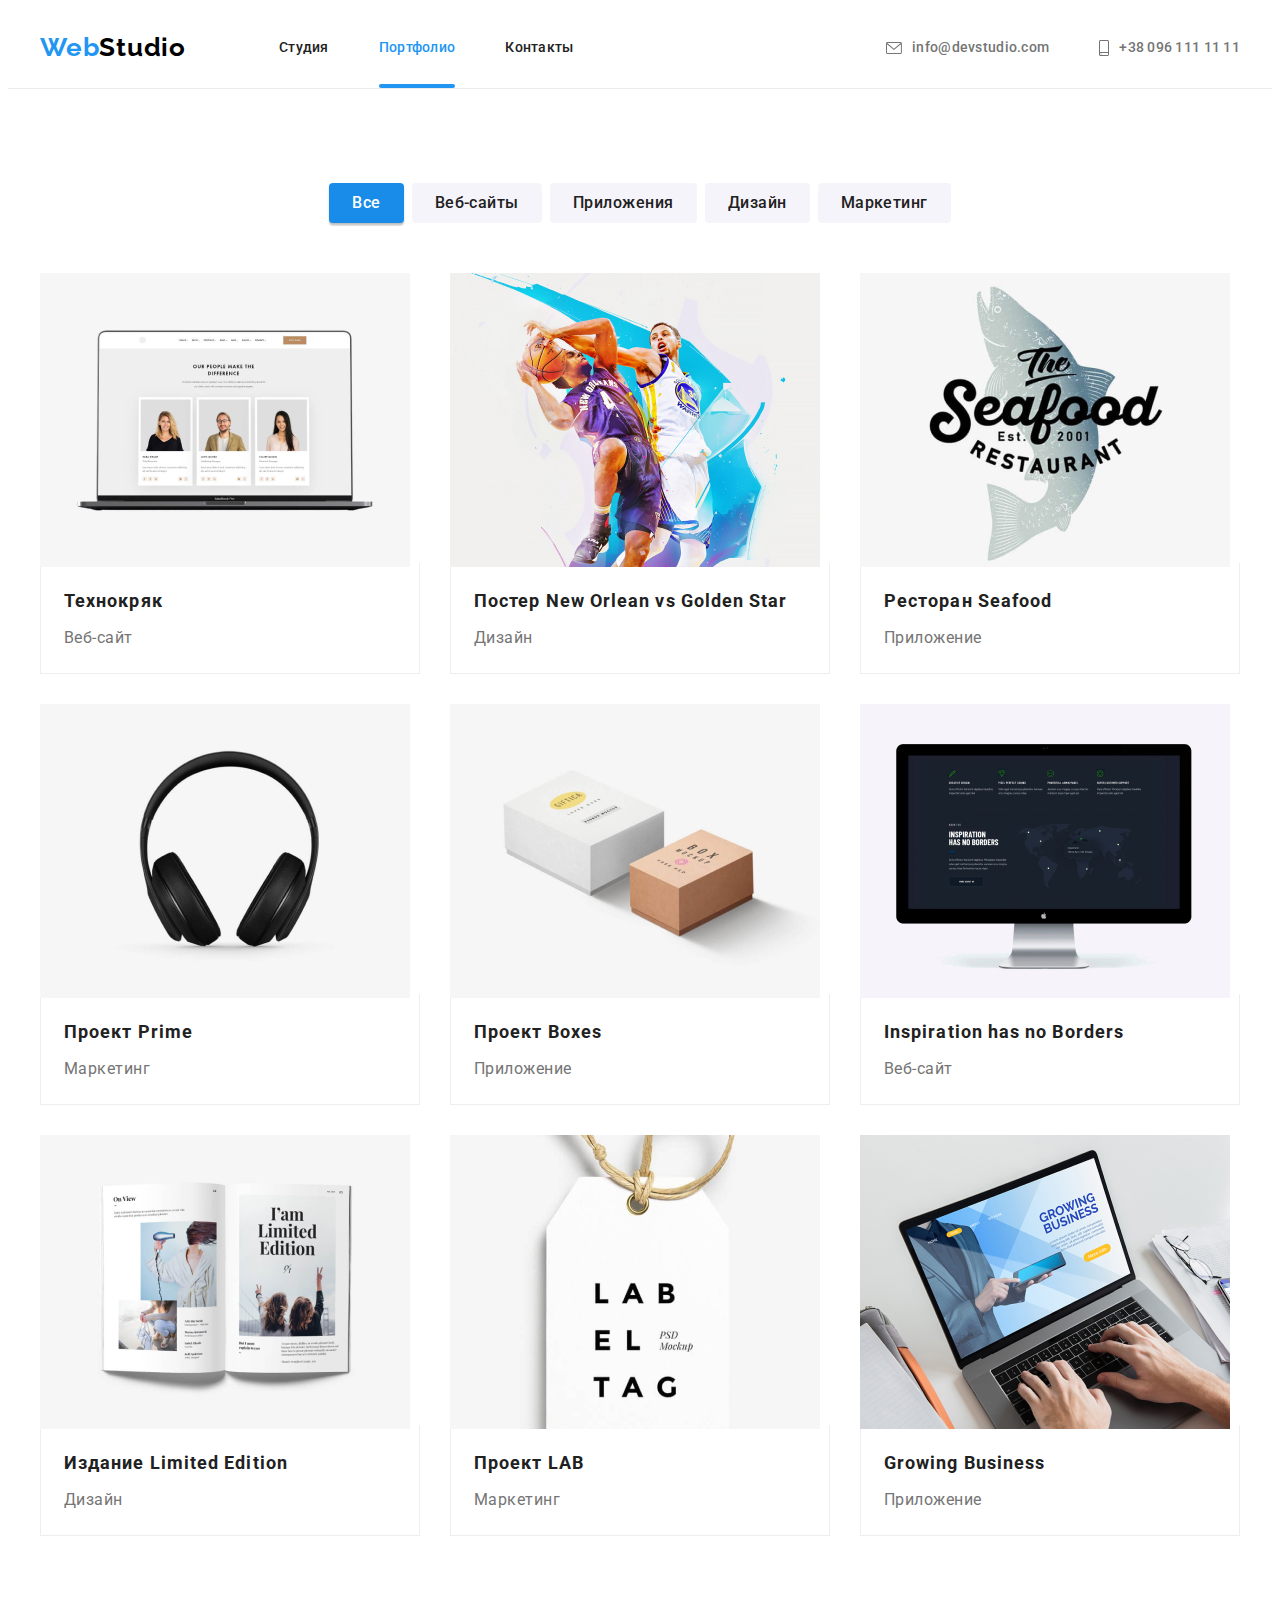
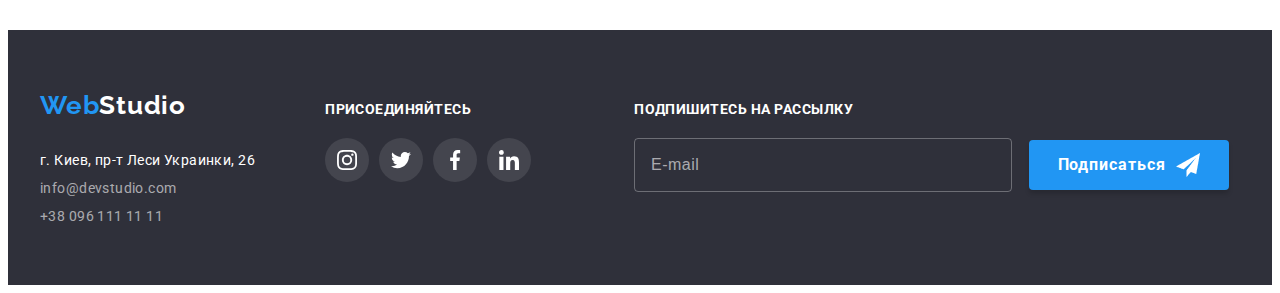
==== commit 13284fbb: "HW-7 final" ====
--- a/portfolio.html
+++ b/portfolio.html
@@ -11,14 +11,13 @@
     <link rel="preconnect" href="https://fonts.googleapis.com">
     <link rel="preconnect" href="https://fonts.gstatic.com" crossorigin>
     <link href="https://fonts.googleapis.com/css2?family=Raleway:wght@700&family=Roboto:wght@400;500;700;900&display=swap" rel="stylesheet">
-    <link rel="stylesheet" href="./css/styles.css" />
     <link rel="stylesheet" href="./css/main.min.css" />
 </head>
 <body>
 <header class="header">
     <div class="container">
         <nav class="nav">
-            <a class="logo text" href="./index.html">Web<span class="logo--black">Studio</span>
+            <a class="logo header__logo text" href="./index.html">Web<span class="logo--black">Studio</span>
             </a>
             <ul class="nav list">
                 <li class="nav__item"><a class="nav__link text" href="./index.html">Студия</a></li>
--- a/css/main.min.css
+++ b/css/main.min.css
@@ -1 +1 @@
-:root{--first-text-color: #212121;--second-text-color: #757575;--third-text-color: #ffffff;--accent-color: #2196F3;--background-color-general: #FFFFFF;--background-color-hero: #2f303a;--background-color-team: #f5f4fa}.container{width:1200px;margin:0 auto;padding-right:15px;padding-left:15px}body{font-family:"Roboto",sans-serif;color:var(--first-text-color);background-color:var(--background-color-general);letter-spacing:.03em}.text{text-decoration:none}.list{list-style:none}p,h1,h2,h3,h4,h5,h6,ul{margin:0;padding:0}.visually-hidden{position:absolute;width:1px;height:1px;margin:-1px;padding:0;overflow:hidden;border:0;clip:rect(0 0 0 0)}.logo{font-family:"Raleway";font-weight:700;font-size:26px;line-height:1.19;letter-spacing:.03em;color:var(--accent-color);align-items:center;text-align:center}.header__logo{padding-top:24px;padding-bottom:25px;margin-right:93px}.footer__logo{display:inline-block;margin-bottom:20px}.logo--black{color:#000}.logo--white{color:var(--third-text-color)}.logo{font-family:"Raleway";font-weight:700;font-size:26px;line-height:1.19;letter-spacing:.03em;color:var(--accent-color);align-items:center;text-align:center}.header__logo{padding-top:24px;padding-bottom:25px;margin-right:93px}.footer__logo{display:inline-block;margin-bottom:20px}.logo--black{color:#000}.logo--white{color:var(--third-text-color)}/*# sourceMappingURL=main.min.css.map */+:root{--first-text-color: #212121;--second-text-color: #757575;--third-text-color: #ffffff;--accent-color: #2196F3;--background-color-general: #FFFFFF;--background-color-hero: #2f303a;--background-color-team: #f5f4fa}.container{width:1200px;margin:0 auto;padding-right:15px;padding-left:15px}body{font-family:"Roboto",sans-serif;color:var(--first-text-color);background-color:var(--background-color-general);letter-spacing:.03em}.text{text-decoration:none}.list{list-style:none}p,h1,h2,h3,h4,h5,h6,ul{margin:0;padding:0}.visually-hidden{position:absolute;width:1px;height:1px;margin:-1px;padding:0;overflow:hidden;border:0;clip:rect(0 0 0 0)}.logo{font-family:"Raleway";font-weight:700;font-size:26px;line-height:1.19;letter-spacing:.03em;color:var(--accent-color);align-items:center;text-align:center}.header__logo{padding-top:24px;padding-bottom:25px;margin-right:93px}.footer__logo{display:inline-block;margin-bottom:20px}.logo--black{color:#000}.logo--white{color:var(--third-text-color)}.header{border-bottom:1px solid #ececec;font-weight:500;font-size:14px;line-height:1.14;letter-spacing:.02em}.header .container{display:flex;align-items:center}.nav{display:flex;align-items:center}.nav__item{display:block}.nav__item:not(:last-child){margin-right:50px}.nav__link{display:block;color:var(--first-text-color);padding-top:32px;padding-bottom:32px;position:relative;transition:color 250ms cubic-bezier(0.4, 0, 0.2, 1)}.nav__link.nav--cur::after{content:"";position:absolute;left:0;bottom:0;display:block;width:100%;height:4px;border-radius:2px;background-color:var(--accent-color)}.nav__contact{display:flex;align-items:center;color:var(--second-text-color);padding-top:32px;padding-bottom:32px;color:var(--second-text-color);transition:color 250ms cubic-bezier(0.4, 0, 0.2, 1)}.nav--cur,.nav__link:hover,.nav__link:focus,.nav__contact:hover,.nav__contact:focus{color:var(--accent-color)}.header__connect{margin-left:auto}.nav__icon{fill:currentColor}.nav__icon{margin-right:10px;justify-content:center;align-items:center}.hero{display:flex;max-width:1600px;min-height:600px;margin-left:auto;margin-right:auto;padding-top:200px;padding-bottom:200px;text-align:center;background-color:var(--background-color-hero);background-repeat:no-repeat;background-position:center;background-size:cover;background-image:linear-gradient(rgba(47, 48, 58, 0.4), rgba(47, 48, 58, 0.4)),url(../images/hero.jpg)}.hero__title{font-weight:900;font-size:44px;line-height:1.36;text-align:center;letter-spacing:.06em;text-transform:uppercase;color:var(--third-text-color);margin-bottom:30px;margin-left:auto;margin-right:auto;max-width:696px}.hero__btn{font-weight:700;font-size:16px;line-height:1.88;display:flex;align-items:center;text-align:center;letter-spacing:.06em;color:var(--third-text-color);background-color:#188ce8;cursor:pointer;display:inline-block;min-width:200px;border-radius:4px;border:1px solid rgba(0,0,0,0);padding:10px 32px;transition:background-color 250ms cubic-bezier(0.4, 0, 0.2, 1),color 250ms cubic-bezier(0.4, 0, 0.2, 1)}.hero__btn:hover,.hero__btn:focus{color:#188ce8;background-color:var(--background-color-general)}.basic{padding-top:94px;padding-bottom:94px}.basic__list{display:flex}.basic__item{display:inline-block;width:270px}.basic__item:not(:last-child){margin-right:30px}.basic__icon{height:120px;margin-bottom:30px;border-radius:4px;background-color:#f5f4fa;display:flex;align-items:center;justify-content:center}.basic__title{font-weight:700;font-size:14px;line-height:1.14;letter-spacing:.03em;text-transform:uppercase;color:var(--first-text-color);margin-bottom:10px}.basic__text{font-weight:400;font-size:14px;line-height:1.71;letter-spacing:.03em;color:var(--second-text-color)}.clients{padding-top:94px;padding-bottom:94px}.client__title{margin-bottom:50px;font-weight:700;font-size:36px;line-height:1.17;text-align:center;color:var(--first-text-color)}.client__list{display:flex;padding:0;margin:0}.client__item:not(:last-child){margin-right:30px}.client__link{display:flex;justify-content:center;align-items:center;width:170px;height:90px;border:1px solid #afb1b8;outline:rgba(0,0,0,0);border-radius:4px;color:#afb1b8;transition:background-color 250ms cubic-bezier(0.4, 0, 0.2, 1),color 250ms cubic-bezier(0.4, 0, 0.2, 1)}.client__link:hover,.client__link:focus{color:var(--accent-color);border-color:var(--accent-color)}.client__icon{fill:currentColor}.Pictures{padding-bottom:94px}.Pictures__title{font-weight:700;font-size:36px;line-height:42px;text-align:center;letter-spacing:.03em;color:var(--first-text-color);margin-bottom:50px}.Pictures__list{display:flex}.Pictures__item:not(:last-child){margin-right:30px}.Pictures__thumb{position:relative;width:370px;height:294px}.Pictures__thumb::before{content:"";position:absolute;display:inline-block;bottom:0px;width:100%;height:70px;background-color:rgba(47,48,58,.8)}.Pictures__img{display:block;max-width:100%;height:auto}.Pictures__text{position:absolute;width:100%;padding:27px 0px;bottom:0;left:0;font-weight:700;font-size:14px;line-height:1.14;text-align:center;letter-spacing:.03em;text-transform:uppercase;color:var(--third-text-color)}.team{background-color:var(--background-color-team);padding-top:94px;padding-bottom:94px}.team__title{font-weight:700;font-size:36px;line-height:42px;text-align:center;letter-spacing:.03em;color:var(--first-text-color);margin-bottom:50px}.team__list{display:flex}.team__item{max-width:270px;max-height:428px;flex-basis:calc(25% - 30px);background-color:var(--background-color-general);box-shadow:0px 1px 3px rgba(0,0,0,.12),0px 1px 1px rgba(0,0,0,.14),0px 2px 1px rgba(0,0,0,.2);border-radius:0px 0px 4px 4px}.team__item:not(:last-child){margin-right:30px}.team__img{display:block;max-width:100%}.team-box{padding-top:30px;padding-bottom:30px;padding-right:32px;padding-left:32px}.team-box__subtitle{font-weight:500;font-size:16px;line-height:1.19;text-align:center;letter-spacing:.03em;color:var(--first-text-color);margin-bottom:10px}.team-box__text{box-sizing:border-box;font-weight:400;font-size:16px;line-height:1.19;text-align:center;letter-spacing:.03em;color:var(--second-text-color);margin-bottom:16px}.team-soc{display:flex;list-style:none;justify-content:center;align-items:center}.team-soc__item{width:44px;height:44px;margin-right:10px}.team-soc__item:last-child{margin-right:0}.team-soc__link{width:100%;height:100%;border-radius:50%;display:flex;align-items:center;justify-content:center;color:#afb1b8;transition:background-color 250ms cubic-bezier(0.4, 0, 0.2, 1),color 250ms cubic-bezier(0.4, 0, 0.2, 1)}.team-soc__link:hover,.team-soc__link:focus{color:#fff;background-color:var(--accent-color)}.team-soc__icon{fill:currentColor}.footer{padding-top:60px;padding-bottom:60px;background-color:var(--background-color-hero)}.footer__box{display:flex;margin:0;padding:0;align-items:baseline}.footer__item{margin-top:9px}.footer__text{font-family:"Roboto";font-style:normal;font-weight:400;font-size:14px;line-height:1.71px;letter-spacing:.03em;color:var(--third-text-color);display:inline-block;transition:color 250ms cubic-bezier(0.4, 0, 0.2, 1)}.footer__text--color{color:rgba(255,255,255,.6)}.footer__text:hover,.footer__text:focus{color:var(--accent-color)}.footer-soc{margin-left:70px;margin-right:93px}.foter-soc__text{font-weight:700;font-size:14px;line-height:1.14;text-transform:uppercase;color:var(--third-text-color);margin-bottom:20px}.footer-soc__list{display:flex;padding:0;margin-top:0;justify-content:space-between;align-items:center}.footer-soc__item{width:44px;height:44px;margin-right:10px}.footer-soc__link{width:100%;height:100%;display:flex;border-radius:50%;color:#afb1b8;background-color:rgba(255,255,255,.1);align-items:center;justify-content:center;color:var(--third-text-color);transition:background-color 250ms cubic-bezier(0.4, 0, 0.2, 1)}.footer-soc__link:hover,.footer-soc__link:focus{background-color:var(--accent-color)}.footer-soc__icon{fill:currentColor}.footer__input{width:358px;height:50px;padding-left:16px;margin-right:12px;color:#fff;background-color:rgba(0,0,0,0);border:1px solid rgba(255,255,255,.3);border-radius:4px}.footer__input::placeholder{font-weight:400;font-size:16px;line-height:1.25;align-items:center;letter-spacing:.03em;color:rgba(255,255,255,.6)}.footer__input:focus{border:1px solid var(--accent-color)}.footer__btn{font-family:"Roboto";font-style:normal;font-weight:700;font-size:16px;line-height:1.88;display:inline-flex;align-items:center;text-align:center;letter-spacing:.06em;color:var(--third-text-color);text-decoration:none;min-width:200px;background:var(--accent-color);box-shadow:0px 4px 4px rgba(0,0,0,.15);border-radius:4px;border:var(--accent-color);padding:10px 28px 10px 29px;cursor:pointer}.footer__btn::after{content:"";width:24px;height:24px;margin-left:10px;background-image:url(../images/icon\ send.png);background-size:contain}.portfolio{padding-top:94px;padding-bottom:94px}.portfolio-btn{display:flex;justify-content:center;margin-bottom:50px}.portfolio-btn__item:not(:last-child){margin-right:8px}.portfolio-btn__button{font-family:"Roboto",sans-serif;font-weight:500;font-size:16px;line-height:1.63;letter-spacing:.03em;background-color:var(--background-color-team);color:var(--first-text-color);cursor:pointer;display:inline-block;padding:6px 22px;min-width:73px;border-radius:4px;border:1px solid rgba(0,0,0,0);transition:background-color 250ms cubic-bezier(0.4, 0, 0.2, 1),color 250ms cubic-bezier(0.4, 0, 0.2, 1)}.portfolio-btn__button--cur,.portfolio-btn__button:hover,.portfolio-btn__button:focus{background-color:#188ce8;color:var(--third-text-color);box-shadow:0px 3px 1px rgba(0,0,0,.1),0px 1px 2px rgba(0,0,0,.08),0px 2px 2px rgba(0,0,0,.12)}.portfolio__list{display:flex;flex-wrap:wrap;margin:-15px}.portfolio__item{margin:15px;width:370px;flex-basis:calc(33.3333333333% - 30px)}.portfolio__link{overflow:hidden;display:block;transition:box-shadow 250ms cubic-bezier(0.4, 0, 0.2, 1)}.portfolio__link:hover,.portfolio__link:focus{background-color:#fff;border:1px solid #eee;box-shadow:0px 1px 1px rgba(0,0,0,.12),0px 4px 4px rgba(0,0,0,.06),1px 4px 6px rgba(0,0,0,.16)}.portfolio__title{font-weight:700;font-size:18px;line-height:2;letter-spacing:.06em;color:var(--first-text-color);margin-bottom:4px}.portfolio__text{font-weight:400;font-size:16px;line-height:1.88;letter-spacing:.03em;color:var(--second-text-color)}.cards-thumb{position:relative;width:370px;height:294px}.cards-thumb__text{position:absolute;width:100%;height:100%;bottom:0;left:0;opacity:0;padding:63px 24px;font-family:"Roboto";font-style:normal;font-weight:400;font-size:18px;line-height:1.56;letter-spacing:.03em;color:var(--third-text-color);background:rgba(33,150,243,.9);transform:translateY(100%);transition:transform 250ms cubic-bezier(0.4, 0, 0.2, 1),opacity 250ms cubic-bezier(0.4, 0, 0.2, 1)}.cards-thumb__border{margin-top:-4px;padding:20px 23px;border-right:1px solid #eee;border-left:1px solid #eee;border-bottom:1px solid #eee;box-sizing:border-box}.portfolio__link:hover .cards-thumb__text{transform:translateY(0);opacity:1}.backdrop{position:fixed;left:0;top:0;width:100%;height:100%;background-color:rgba(0,0,0,.2)}.backdrop.is-hidden{opacity:0;visibility:hidden;pointer-events:none}.backdrop.is-hidden .modal{transform:translate(-50%, -50%) scale(1.1)}.modal{position:relative;top:50%;left:50%;transform:translate(-50%, -50%) scale(1);padding:40px;width:528px;height:auto;background-color:#fff;box-shadow:0px 1px 3px rgba(0,0,0,.12),0px 1px 1px rgba(0,0,0,.14),0px 2px 1px rgba(0,0,0,.2);border-radius:4px;transition:transform 500ms cubic-bezier(0.4, 0, 0.2, 1)}.close-btn{position:absolute;display:flex;align-items:center;justify-content:center;right:8px;top:8px;background-color:rgba(0,0,0,0);border-radius:50%;width:30px;height:30px;border:1px solid rgba(0,0,0,.1)}.form{width:448px;margin-left:auto;margin-right:auto}.form-title{font-weight:700;font-size:20px;line-height:1.15;text-align:center;letter-spacing:.03em;margin-bottom:12px;color:var(--first-text-color)}.form-field{position:relative;display:flex;flex-direction:column;margin-bottom:10px}.form-label{font-weight:400;font-size:12px;line-height:1.17;letter-spacing:.01em;color:#757575;margin-bottom:4px}.form-input{width:100%;margin:0;padding:11px 42px;border:1px solid rgba(33,33,33,.2);border-radius:4px;transition:border-color 250ms cubic-bezier(0.4, 0, 0.2, 1)}.form-icon{position:absolute;top:50%;left:15px;display:inline-block;width:18px;height:18px;transition:fill 250ms cubic-bezier(0.4, 0, 0.2, 1)}.form-input:hover,.form-input:focus{outline:none;border-color:var(--accent-color)}.form-input:hover~.form-icon,.form-input:focus~.form-icon{fill:var(--accent-color)}textarea{resize:none;border:1px solid rgba(33,33,33,.2);border-radius:4px;padding:12px 16px;font-size:12px;line-height:1.17;letter-spacing:.01em;height:120px;margin-bottom:10px;transition:border-color 250ms cubic-bezier(0.4, 0, 0.2, 1)}textarea:hover,textarea:focus{border-color:var(--accent-color);outline:none}.comment::placeholder{font-size:12px;line-height:1.17;letter-spacing:.01em;color:rgba(117,117,117,.5)}.form-chek{padding-left:14px;margin-bottom:30px}.icon-chek{display:inline-block;width:16px;height:15px;border:2px solid #212121;border-radius:2px;margin-right:7px}.form-check-input{position:absolute;width:1px;height:1px;margin:-1px;padding:0;overflow:hidden;border:0;clip:rect(0 0 0 0)}.form-check-input:checked+.icon-chek{background-position:center;background-repeat:no-repeat;background-color:var(--accent-color);background-origin:border-box;border-color:var(--accent-color);background-image:url(../images/check.svg)}.form-chek-label{display:flex;align-items:center;font-size:14px;line-height:1.71;color:var(--secondary-text-color)}.accept-link{margin-left:4px;color:#2196f3}.form-btn{display:flex;align-items:center;justify-content:center;margin:0 auto;padding:10px 56px;border:none;border-radius:4px;text-align:center;text-decoration:none;font-family:"Roboto";font-style:normal;font-weight:700;font-size:16px;line-height:1.87;letter-spacing:.06em;cursor:pointer;background-color:var(--accent-color);box-shadow:0px 4px 4px rgba(0,0,0,.15);color:var(--third-text-color);transition:background-color 250ms cubic-bezier(0.4, 0, 0.2, 1)}.form-btn:hover,.form-btn:focus{background-color:#188ce8}/*# sourceMappingURL=main.min.css.map */